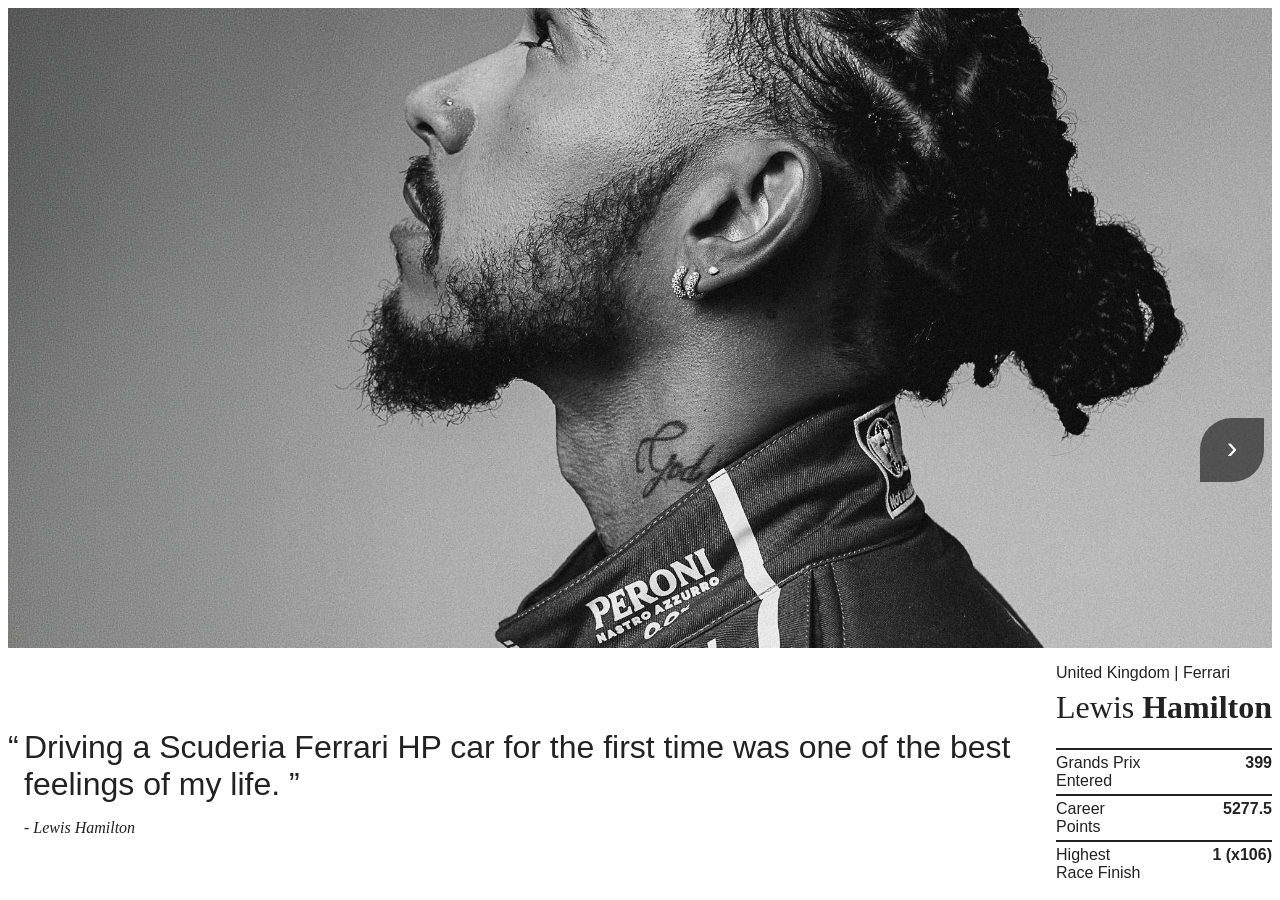
==== index.html @ 92ead931 "update files for github pages" ====
<!DOCTYPE html>
<html lang="en">

<head>
    <meta charset="UTF-8">
    <meta name="viewport" content="width=device-width, initial-scale=1.0">
    <title>Document</title>
    <link rel="stylesheet" href="global.css">
    <link rel="stylesheet" href="index.css">
    <link rel="stylesheet" href="transition.css">
</head>

<body>
    <div class="nav">
        <a href="#" class="inactive"><button class="nav-arrow nav-arrow--left"
                aria-label="Previous profile"></button></a>
        <main>
            <div class="item1"></div>
            <div class="item2">
                <blockquote>
                    Driving a Scuderia Ferrari HP car for the first time was one of the best feelings of my life.
                </blockquote>
                <cite> - Lewis Hamilton</cite>
            </div>
            <div class="item3">
                United Kingdom | Ferrari
                <h1>Lewis <strong>Hamilton</strong></h1>
            </div>
            <div class="item4">
                <div class="row">
                    <div>Grands Prix Entered</div>
                    <div><strong>399</strong></div>
                </div>
                <div class="row">
                    <div>Career Points</div>
                    <div><strong>5277.5</strong></div>
                </div>
                <div class="row">
                    <div>Highest Race Finish</div>
                    <div><strong>1 (x106)</strong></div>
                </div>
            </div>
        </main>
        <a href="index-2.html"><button class="nav-arrow nav-arrow--right" aria-label="Next profile"></button></a>
    </div>

</body>

</html>
---- global.css ----
:root {
	--img-background-color: rgb(0, 0, 0);
	--direction: 1;
	--marker: "🥬";
	--text-color: #222;
	--blockquote-font-size: 2rem;
	--blockquote-font-size2: 1.5rem;
	--open-quote-adjustment: 1rem;
	--open-quote-adjustment2: .75rem;
	--font-family-serif: Georgia, 'Times New Roman', Times, serif;
	--font-family-sans-serif: "helvetica", sans-serif;
}

html {
	font-family: var(--font-family-sans-serif);
	font-size: 16px;
	color: var(--text-color);
}

.item1 {
	grid-area: banner;
}

.item2 {
	grid-area: quote;
}

.item3 {
	grid-area: name;
}

.item4 {
	grid-area: stats;
}

.inactive {
	text-decoration: none;
	pointer-events: none;
	opacity: 0.4;
}

main {
	display: grid;
	grid-template-areas:
		'banner banner'
		'quote name'
		'quote stats';
	grid-gap: 1rem;
}

.item1 {
	background-color: var(--img-background-color);
	background-repeat: no-repeat;
	background-size: 100% auto;
	height: 40rem;
}

.item2 {
	align-content: center;
}

.item2 blockquote {
	margin: 0;
	position: relative;
	padding: var(--open-quote-adjustment);
	font-size: var(--blockquote-font-size);
}

.item2 blockquote::before {
	content: "\201C";
	position: absolute;
	left: 0;
	width: var(--open-quote-adjustment);
	height: var(--open-quote-adjustment);
	font-size: var(--blockquote-font-size);
}

.item2 blockquote::after {
	content: "\201D";
	font-size: var(--blockquote-font-size);
}

.item2 cite {
	margin: var(--open-quote-adjustment);
	font-family: var(--font-family-serif);
	font-weight: lighter;
}

.item3 h1 {
	margin: 0.3rem 0;
	font-family: var(--font-family-serif);
	font-size: 2rem;
	font-weight: 100;
	line-height: 2.5rem;

}

.item4 {
	display: grid;
	grid-template-columns: 40% 60%;
	color: var(--text-color);
}

.row {
	display: contents;
}

.row>div {
	border-top: 2px solid var(--text-color);
	padding: 4px 0;
}

.row>div:nth-child(2) {
	text-align: right;
}

.nav-arrow {
	position: fixed;
	top: 50%;
	width: 4rem;
	height: 4rem;
	z-index: 10;
	transform: translateY(-50%) scale(1);
	transform-origin: center;
	padding: 0;
	border: 0;
	background: rgb(0 0 0 / 55%);
	color: white;
	font-size: 2rem;
	line-height: 0;
	cursor: pointer;
	transition: background 160ms ease, transform 160ms ease;

}

.nav-arrow--left::before,
.nav-arrow--right::before {
	position: absolute;
	top: -0.2rem;
	left: 0;
	width: 4rem;
	height: 4rem;
	align-content: center;
}

.nav-arrow--left::before {
	content: '\2039';
	/* ‹ */
}

.nav-arrow--right::before {
	content: '\203A';
	/* › */
}

.nav-arrow--left {
	left: 1rem;
	border-radius: 0 50%;
}

.nav-arrow--right {
	right: 1rem;
	border-radius: 50% 0;
}

.nav-arrow:hover {
	background: rgb(0 0 0 / 80%);
	transform: translateY(-50%) scale(1.08);
}


@media screen and (width < 700px) {
	main {
		padding: 1rem;
		grid-template-areas:
			'banner name'
			'banner quote'
			'banner stats';
	}

	.item1 {
		width: 300px;
		height: 100%;
		background-position: center center;
		background-size: auto 100%;
	}

	.item2 blockquote {
		padding: var(--open-quote-adjustment2);
		font-size: var(--blockquote-font-size2);
	}

	.item2 blockquote::before {
		width: var(--open-quote-adjustment2);
		height: var(--open-quote-adjustment2);
		font-size: var(--blockquote-font-size2);
	}

	.item2 blockquote::after {
		font-size: var(--blockquote-font-size2);
	}

	.item2 cite {
		margin: var(--open-quote-adjustment2);
	}

	.item3 h1 {
		margin: .5rem 0;
		font-size: 3rem;
	}
}
---- index.css ----
:root {
    --direction: 1;
}

.item1 {
    background-image: url(lewisHamilton.png);
    background-position: center 40%;
}
---- transition.css ----
@view-transition {
    navigation: auto;
}

main {
    view-transition-name: page;
}

::view-transition-old(page) {
    animation: slide-out 1.5s cubic-bezier(0.86, 0, 0.07, 1) forwards;
}

::view-transition-new(page) {
    animation: slide-in 1.5s cubic-bezier(0.86, 0, 0.07, 1) forwards;
}

@keyframes slide-out {
    0% {
        transform: translateX(0%);
    }

    100% {
        opacity: 0;
        transform: translateX(calc(50% * var(--direction, 1)));
    }
}

@keyframes slide-in {
    0% {
        opacity: 0;
        transform: translateX(calc(-50% * var(--direction, 1)));
    }

    100% {
        transform: translateX(0%);
    }
}
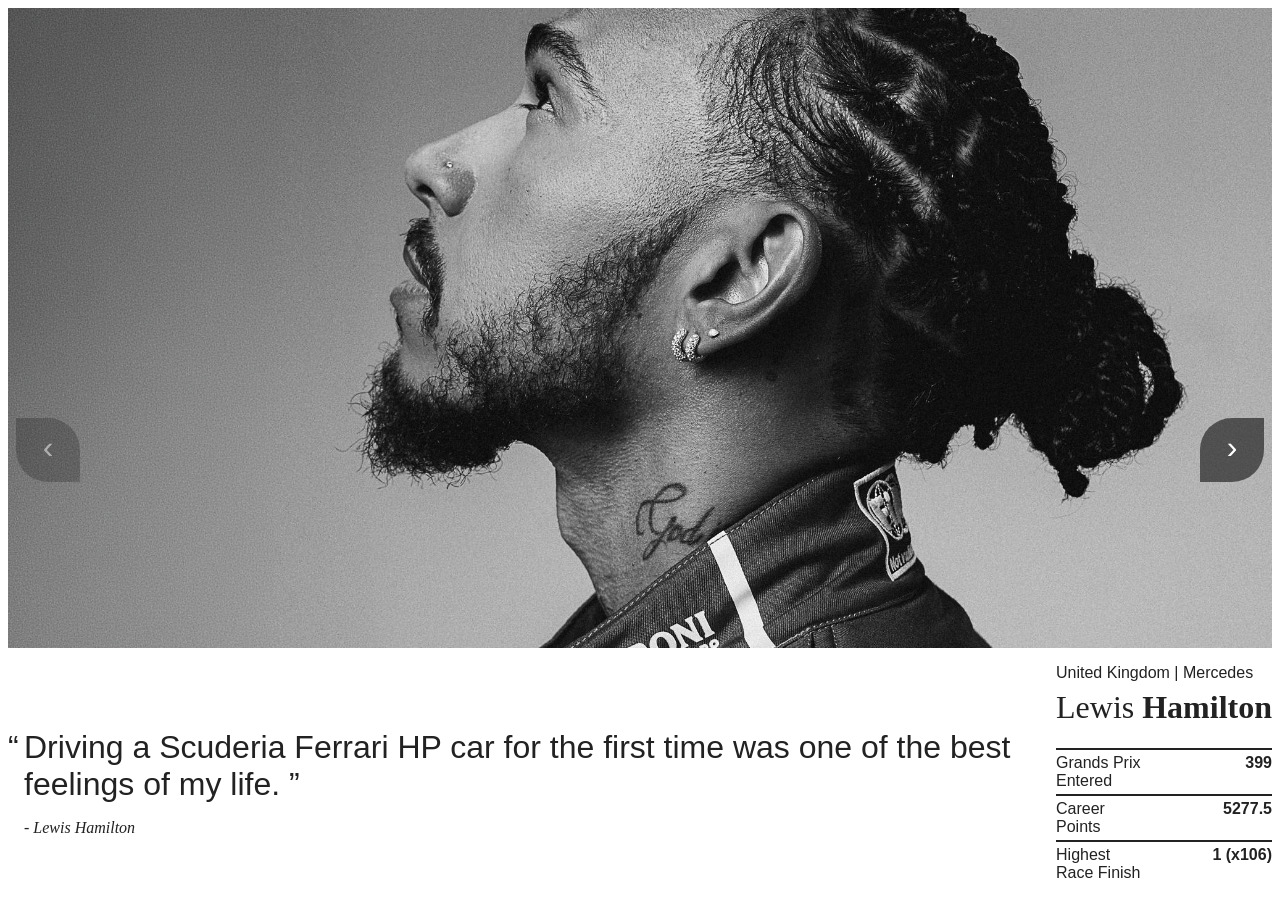
==== commit b69dc1fc: "fix left nav" ====
--- a/index.html
+++ b/index.html
@@ -12,8 +12,7 @@
 
 <body>
     <div class="nav">
-        <a href="#" class="inactive"><button class="nav-arrow nav-arrow--left"
-                aria-label="Previous profile"></button></a>
+
         <main>
             <div class="item1"></div>
             <div class="item2">
@@ -23,7 +22,7 @@
                 <cite> - Lewis Hamilton</cite>
             </div>
             <div class="item3">
-                United Kingdom | Ferrari
+                United Kingdom | Mercedes
                 <h1>Lewis <strong>Hamilton</strong></h1>
             </div>
             <div class="item4">
@@ -41,9 +40,10 @@
                 </div>
             </div>
         </main>
+        <a href="#" class="inactive"><button class="nav-arrow nav-arrow--left"
+                aria-label="Previous profile"></button></a>
         <a href="index-2.html"><button class="nav-arrow nav-arrow--right" aria-label="Next profile"></button></a>
     </div>
-
 </body>
 
 </html>
--- a/global.css
+++ b/global.css
@@ -1,7 +1,5 @@
 :root {
 	--img-background-color: rgb(0, 0, 0);
-	--direction: 1;
-	--marker: "🥬";
 	--text-color: #222;
 	--blockquote-font-size: 2rem;
 	--blockquote-font-size2: 1.5rem;
@@ -31,12 +29,6 @@
 
 .item4 {
 	grid-area: stats;
-}
-
-.inactive {
-	text-decoration: none;
-	pointer-events: none;
-	opacity: 0.4;
 }
 
 main {
@@ -168,6 +160,12 @@
 	transform: translateY(-50%) scale(1.08);
 }
 
+.inactive {
+	text-decoration: none;
+	pointer-events: none;
+	opacity: 0.4;
+}
+
 
 @media screen and (width < 700px) {
 	main {
--- a/index.css
+++ b/index.css
@@ -4,5 +4,5 @@
 
 .item1 {
     background-image: url(lewisHamilton.png);
-    background-position: center 40%;
+    background-position: center 30%;
 }
